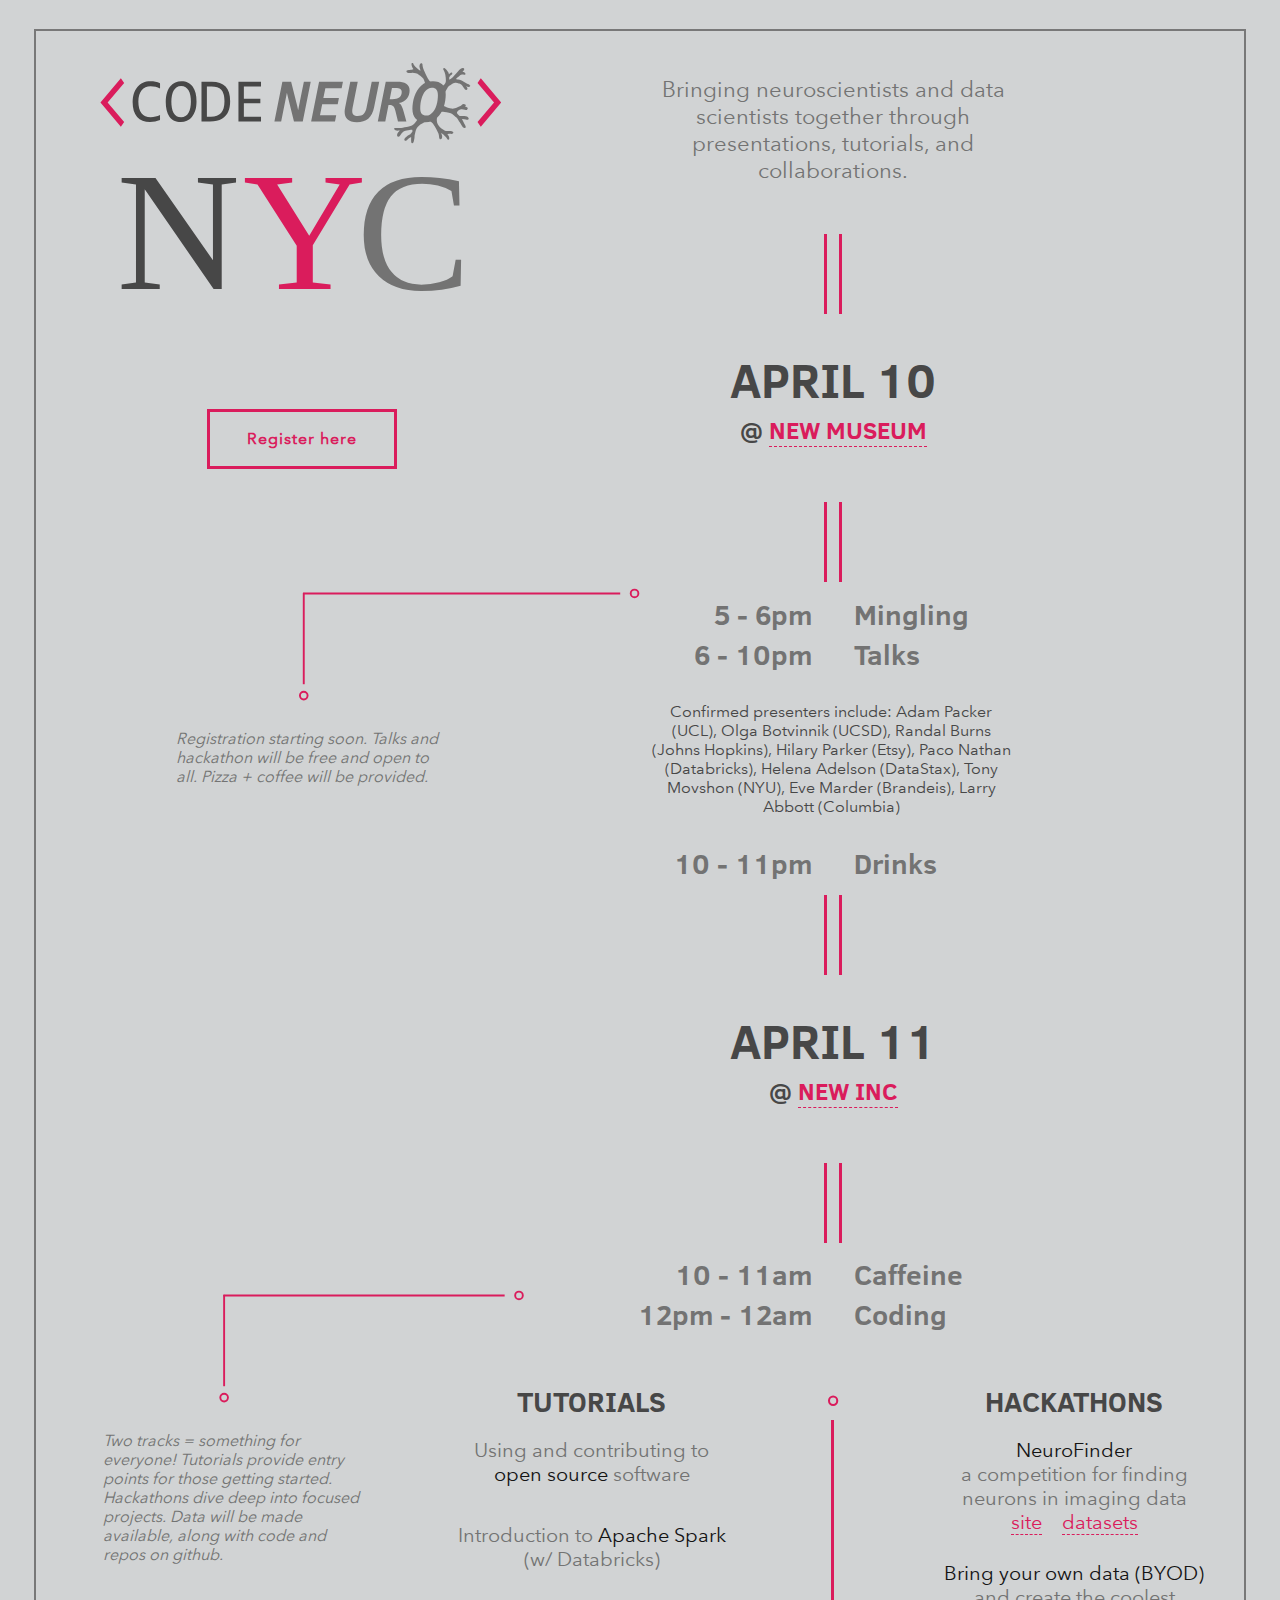
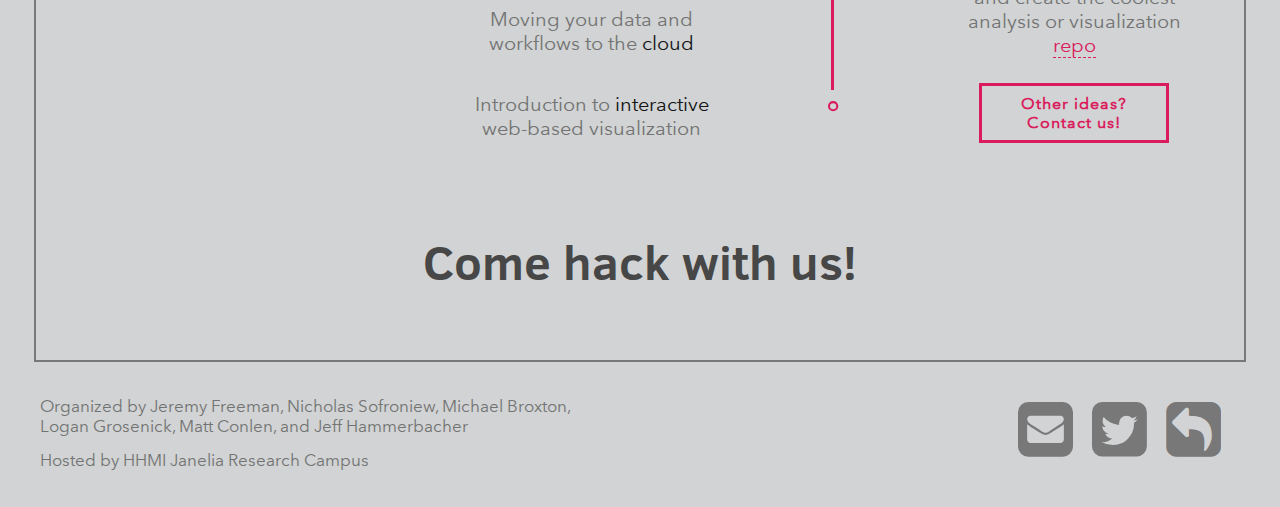
==== 2015/NYC/index.html @ d7935e15 "Add host credit" ====
<!DOCTYPE html>
<head>
  <meta charset="utf-8">
  <meta http-equiv="X-UA-Compatible" content="chrome=1">
  <meta name="description" content="CodeNeuro is bringing neuroscientists, data scientists, hackers, and visualizers together to help understand the brain.">
  <title>CodeNeuro</title>
  <link rel="stylesheet" href="../../css/nyc-2015-styles.css">
  <link rel="stylesheet" href="../../css/shelves.css">
  <link href='http://fonts.googleapis.com/css?family=Oswald:400,700,300' rel='stylesheet' type='text/css'>
  <link href='http://fonts.googleapis.com/css?family=Abel' rel='stylesheet' type='text/css'>
  <link href="http://fonts.googleapis.com/css?family=Lato:100,300,400,700,900,100italic,300italic,400italic,700italic,900italic" rel="stylesheet" type="text/css">
  <link href="http://maxcdn.bootstrapcdn.com/font-awesome/4.1.0/css/font-awesome.min.css" rel="stylesheet">
  <script src="https://ajax.googleapis.com/ajax/libs/jquery/1.7.1/jquery.min.js"></script>
  <meta name="viewport" content="width=device-width, initial-scale=1">
</head>

<html>

<body>

  <div class="frame">

    <div class="container">

      <div class="row">

        <!-- logo and side bar -->
        <div class="column-5">
            <img id="logo" style="width: 500px" src="../../svg/logonyc.svg">

            <a href="https://www.eventbrite.com/e/codeneuro-nyc-tickets-16109162940"><button class="btn" style="margin-top: 90px">Register here</button></a>

            <div class="row visible-desktop">
              <div class="prefix-1 column-4" style="margin-top:95px">
                <img id="logo" style="max-width: 500px !important; width: 500px; margin-bottom: -60px; margin-left: 90px" src="../../svg/corner-1.svg">
              </div>
            </div>

            <div class="row">
              <div class="prefix-1 column-3 suffix-1" style="margin-top:50px; margin-left:65px">
                <div class="info">
                  <p>Registration starting soon. Talks and hackathon will be free and open to all. Pizza + coffee will be provided.</p>
                </div>
              </div>
            </div>
        
        </div>


        <!-- schedule -->
        <div class="column-6 suffix-1" style="rgb(100,100,100)">
          
          <div class="row">
            <h4 style="font-size: 22px; padding-left: 75px; padding-right: 75px">Bringing neuroscientists and data scientists together through presentations, tutorials, and collaborations.</h4>
            <div class="vert-double-lines" style="margin-top: 50px"></div>
            <div>
              <h1>APRIL 10</h1>
              <h6>@ <a href="http://www.newmuseum.org/spacerental" target="_blank" style="target-new: tab;">NEW MUSEUM</a></h6>
            </div>
            <div class="vert-double-lines"></div>
          </div>

          <div class="row">

            <div class="column-3">
              <div style="text-align: right; margin-right: 10px">
                <h2>5 - 6pm</h2>
                <h2>6 - 10pm</h2>
              </div>
            </div>

            <div class="column-3" style="text-align: left">
              <div style="text-align: left; margin-left: 10px">
                <h2>Mingling</h2>
                <h2>Talks</h2>
              </div>
            </div>

          </div>

          <div class="row">
            <div class="prefix-2 column-4 suffix-1">
              <p style="color: rgb(71,71,71)">Confirmed presenters include: Adam Packer (UCL), Olga Botvinnik (UCSD), Randal Burns (Johns Hopkins), Hilary Parker (Etsy), Paco Nathan (Databricks), Helena Adelson (DataStax), Tony Movshon (NYU), Eve Marder (Brandeis), Larry Abbott (Columbia)</p>
            </div>
          </div>

          <div class="row">

            <div class="column-3">
              <div style="text-align: right; margin-right: 10px">
                <h2>10 - 11pm</h2>
              </div>
            </div>

            <div class="column-3" style="text-align: left">
              <div style="text-align: left; margin-left: 10px">
                <h2>Drinks</h2>
              </div>
            </div>

          </div>

          <div class="row">
            <div class="vert-double-lines"></div>
            <div>
              <h1>APRIL 11</h1>
              <h6>@ <a href="http://www.newinc.org/" target="_blank" style="target-new: tab;">NEW INC</a></h6>
            </div>
            <div class="vert-double-lines"></div>
          </div>

          <div class="row">

            <div class="column-3">
              <div style="text-align: right; margin-right: 10px">
                <h2>10 - 11am</h2>
                <h2>12pm - 12am</h2>
              </div>
            </div>

            <div class="column-3">
              <div style="text-align: left; margin-left: 10px">
                <h2>Caffeine</h2>
                <h2>Coding</h2>
              </div>
            </div>

          </div>

        </div>

      </div>


      <div class="row">

        <div class="column-4">

          <div class="row visible-desktop">
              <div class="prefix-1 column-3 suffix-1" style="margin-top:-80px">
                <img id="logo" style="max-width: 500px !important; width: 500px; margin-bottom: -60px; margin-left: 90px" src="../../svg/corner-2.svg">
              </div>
            </div>

            <div class="row">
              <div class="prefix-1 column-3 suffix-1" style="margin-top:50px">
                <div class="info">
                  <p>Two tracks = something for everyone! Tutorials provide entry points for those getting started. Hackathons dive deep into focused projects. Data will be made available, along with code and repos on github.</p>
                </div>
              </div>
            </div>

        </div>

        <div class="column-8">
          <br>
          <div class="row">
          
            <div class="column-3">
              <div class="tutorials">
                <h3>TUTORIALS</h3>
                
                <h4 class="tutorial">Using and contributing to <span class="highlight">open source</span> software<h4>
                <h4 class="tutorial">Introduction to <span class="highlight">Apache Spark</span> (w/ Databricks)<h4>
                <h4 class="tutorial">Moving your data and workflows to the <span class="highlight">cloud</span><h4>
                <h4 class="tutorial">Introduction to <span class="highlight">interactive</span> web-based visualization<h4>

              </div>
            </div>

            <div class="column-2">
              <br>
              <img style="width: 35px;" src="../../svg/circle.svg">
              <div class="vert-line"></div>
              <img style="width: 35px;" src="../../svg/circle.svg">
            </div>

            <div class="column-3">
              <div class="hackathons">
                <h3>HACKATHONS</h3>

                <h4><span class="highlight">NeuroFinder</span><br>a competition for finding neurons in imaging data<br>
                <span><a href="../../neurofinder/">site</a>&nbsp;&nbsp;&nbsp;&nbsp;<a href="http://datasets.codeneuro.org">datasets</a></span></h4>

                <h4><span class="highlight">Bring your own data (BYOD)</span><br>and create the coolest<br>analysis or visualization<br>
                <span><a href="https://github.com/CodeNeuro/byod">repo</a></span></h4>

                <a href="mailto:info@codeneuro.org"><button class="btn">Other ideas?<br>Contact us!</button></a>
              </div>

            </div>

          </div>
        
        </div>

      </div>

    <br>
    <h1>Come hack with us!</h1>
    <br>
    </div>

  </div>

  <div class="row">

    <div class="column-8">
      <div class="organizers">
        <h5>Organized by Jeremy Freeman, Nicholas Sofroniew, Michael Broxton,<br>Logan Grosenick, Matt Conlen, and Jeff Hammerbacher</h5>
        <h5 style="margin-top: -14px">Hosted by HHMI Janelia Research Campus</h5>
      </div>
    </div>
    
    <div class="column-4">
      <div class="icons" style="margin-top: 10px">
        <span><a class="sociallink" href="mailto:info@codeneuro.org"><i id="icon" class="fa fa-envelope-square fa-4x"></i></a><a class="sociallink" href="https://twitter.com/CodeNeuro"><i id="icon" class="fa fa-twitter-square fa-4x"></i></a><a class="sociallink" href="http://codeneuro.org"><i id="icon" class="fa fa-share-square fa-flip-horizontal fa-4x"></i></a></span>
      </div>
    </div>
  
  </div>

  

</body>
</html>

<script src="../../js/slider.js"></script>
---- css/nyc-2015-styles.css ----
@font-face {
  font-family: "ClearSans";
  src: url("../fonts/clearsans-1.00/EOT/ClearSans-Bold.eot") format("eot"), 
  		 url("../fonts/clearsans-1.00/WOFF/ClearSans-Bold.woff") format("woff"), 
  		 url("../fonts/clearsans-1.00/TTF/ClearSans-Bold.ttf") format("truetype"), 
  		 url("../fonts/clearsans-1.00/SVG/ClearSans-Bold.svg") format("svg"); }

@font-face {
  font-family: "AvenirNext";
  src: url("../fonts/e9167238-3b3f-4813-a04a-a384394eed42.eot?#iefix");
  src: url("../fonts/e9167238-3b3f-4813-a04a-a384394eed42.eot?#iefix") format("eot"), 
  		 url("../fonts/1e9892c0-6927-4412-9874-1b82801ba47a.woff") format("woff"), 
  		 url("../fonts/46cf1067-688d-4aab-b0f7-bd942af6efd8.ttf") format("truetype"), 
  		 url("../fonts/52a192b1-bea5-4b48-879f-107f009b666f.svg#52a192b1-bea5-4b48-879f-107f009b666f") format("svg"); }

body {
	background-color: #D1D3D4;
	font-family: "AvenirNext", sans-serif;
	font-weight: 500;
}

a {
	color: #DA1C5C;
	border-bottom: 1px dashed;
	text-decoration: none;
	transition: all .20s; 
}

a:hover {
	color: #8A123A;
}

h1 {
	font-family: "ClearSans";
	font-size: 48px;
	font-weight: 800;
	color: rgb(71,71,71);
}

h2 {
	font-family: "ClearSans";
	font-size: 28px;
	font-weight: 600;
	line-height: 0.6em;
	color: rgb(115,115,115);
}

h3 {
	font-family: "ClearSans";
	font-size: 28px;
	font-weight: 600;
	line-height: 0.6em;
	color: rgb(71,71,71);
}

h4 {
	font-family: "AvenirNext";
	font-weight: 500;
	font-size: 20px;
	color: rgb(115,115,115);
}

h5 {
	font-family: "AvenirNext";
	font-weight: 500;
	font-size: 17px;
	color: rgb(115,115,115);
}

h6 {
	font-family: "ClearSans";
	font-size: 24px;
	font-weight: 800;
	color: rgb(71,71,71);
	margin-top: -30px;
}

.btn {
	border: none;
	font-family: inherit;
	font-size: inherit;
	color: inherit;
	background: none;
	cursor: pointer;
	padding: 25px 80px;
	display: inline-block;
	letter-spacing: 1px;
	font-weight: 700;
	outline: none;
	position: relative;
	-webkit-transition: all 0.3s;
	-moz-transition: all 0.3s;
	transition: all 0.3s;
}

.btn:after {
	content: '';
	position: absolute;
	z-index: -1;
	-webkit-transition: all 0.3s;
	-moz-transition: all 0.3s;
	transition: all 0.3s;
}

.btn {
	color: #DA1C5C;
	background: #D1D3D4;
	border: 3px solid #DA1C5C;
	width: 190px;
	height: 60px;
	padding: 0;
	margin-top: 0px;
}

.btn:active {
	border: 3px solid #8A123A;
	color: #8A123A;
}

.btn:hover {
	
	background: rgb(170,170,170);
}

.info {
	color: rgb(115,115,115);
	font-family: "AvenirNext";
	text-align: left;
	font-style: italic;
}


.row {
	max-width: 1200px !important;
}

.tutorial {
	padding-bottom: 10px;
}

.hackathons {

}

.organizers {
	text-align: left;
	margin-top: -20px;
}

.icons {
	text-align: right;
	margin-top: 0px;
}

.container {
	border-style: solid;
	border-color: rgb(120,120,120);
	border-width: 2px;
	text-align: center;
	margin: 1.6em;
	margin-top: 1.8em;
	padding: 1em;
}

.vert-double-lines {
	border-left-style: solid;
	border-left-color: #DA1C5C;
	border-left-width: 3px;
	border-right-style: solid;
	border-right-color: #DA1C5C;
	border-right-width: 3px;
	height: 80px;
	width: 2%;
	margin: 0 auto;
}

.vert-line {
	border-left-style: solid;
	border-left-color: #DA1C5C;
	border-left-width: 3px;
	height: 270px;
	width: 0%;
	margin: 0 auto;
}

.sociallink {
  margin-right: 19px;
  border-bottom: none;
  color: rgb(120,120,120);
}

.highlight {
	color: rgb(20,20,20);
}
---- css/shelves.css ----
/*
SHELVES
-------

The only responsive, fluid CSS grid with infinitely nestable columns.

Copyright (c) 2012, Pete Browne
*/
@media screen and (max-width: 400px) { @-ms-viewport { width: 320px; } }
img { max-width: 100%; height: auto; }
@media \0screen { img { width: auto; } }

.row { *zoom: 1; margin-right: auto; margin-left: auto; max-width: 1060px; padding-left: 20px; padding-right: 20px; }
.row:before, .row:after { display: table; content: " "; }
.row:after { clear: both; }
.row .row { margin-right: 0; margin-left: 0; max-width: none; padding-right: 0; padding-left: 0; }

.mobile-column-1, .mobile-column-2, .mobile-column-3 { display: block; float: left; min-height: 1px; position: relative; *margin-right: -1px; margin-left: 4.48113%; }

.row .mobile-column-1:first-child, .row .mobile-column-2:first-child, .row .mobile-column-3:first-child, .first-mobile-column { margin-left: 0; }

.mobile-column-1 { width: 21.63915%; }

.mobile-column-2 { width: 47.75943%; }

.mobile-column-3 { width: 73.87972%; }

@media screen and (min-width: 480px) { .tablet-column-1, .tablet-column-2, .tablet-column-3, .tablet-column-4, .tablet-column-5 { display: block; float: left; min-height: 1px; position: relative; *margin-right: -1px; margin-left: 2.83019%; }
  .row .tablet-column-1:first-child, .row .tablet-column-2:first-child, .row .tablet-column-3:first-child, .row .tablet-column-4:first-child, .row .tablet-column-5:first-child, .first-tablet-column { margin-left: 0; }
  .tablet-column-1 { width: 14.30818%; }
  .tablet-column-2 { width: 31.44654%; }
  .tablet-column-3 { width: 48.58491%; }
  .tablet-column-4 { width: 65.72327%; }
  .tablet-column-5 { width: 82.86164%; } }
@media screen and (min-width: 800px) { .column-1, .column-2, .column-3, .column-4, .column-5, .column-6, .column-7, .column-8, .column-9, .column-10, .column-11 { display: block; float: left; min-height: 1px; position: relative; *margin-right: -1px; margin-left: 1.88679%; }
  .row .column-1:first-child, .row .column-2:first-child, .row .column-3:first-child, .row .column-4:first-child, .row .column-5:first-child, .row .column-6:first-child, .row .column-7:first-child, .row .column-8:first-child, .row .column-9:first-child, .row .column-10:first-child, .row .column-11:first-child, .first-column { margin-left: 0; }
  .column-1 { width: 6.60377%; }
  .column-2 { width: 15.09434%; }
  .column-3 { width: 23.58491%; }
  .column-4 { width: 32.07547%; }
  .column-5 { width: 40.56604%; }
  .column-6 { width: 49.0566%; }
  .column-7 { width: 57.54717%; }
  .column-8 { width: 66.03774%; }
  .column-9 { width: 74.5283%; }
  .column-10 { width: 83.01887%; }
  .column-11 { width: 91.50943%; }
  .prefix-1 { padding-left: 8.49057%; }
  .prefix-2 { padding-left: 16.98113%; }
  .prefix-3 { padding-left: 25.4717%; }
  .prefix-4 { padding-left: 33.96226%; }
  .prefix-5 { padding-left: 42.45283%; }
  .prefix-6 { padding-left: 50.9434%; }
  .prefix-7 { padding-left: 59.43396%; }
  .prefix-8 { padding-left: 67.92453%; }
  .prefix-9 { padding-left: 76.41509%; }
  .prefix-10 { padding-left: 84.90566%; }
  .prefix-11 { padding-left: 93.39623%; }
  .suffix-1 { padding-right: 8.49057%; }
  .suffix-2 { padding-right: 16.98113%; }
  .suffix-3 { padding-right: 25.4717%; }
  .suffix-4 { padding-right: 33.96226%; }
  .suffix-5 { padding-right: 42.45283%; }
  .suffix-6 { padding-right: 50.9434%; }
  .suffix-7 { padding-right: 59.43396%; }
  .suffix-8 { padding-right: 67.92453%; }
  .suffix-9 { padding-right: 76.41509%; }
  .suffix-10 { padding-right: 84.90566%; }
  .suffix-11 { padding-right: 93.39623%; }
  .push-1 { left: 8.49057%; }
  .push-2 { left: 16.98113%; }
  .push-3 { left: 25.4717%; }
  .push-4 { left: 33.96226%; }
  .push-5 { left: 42.45283%; }
  .push-6 { left: 50.9434%; }
  .push-7 { left: 59.43396%; }
  .push-8 { left: 67.92453%; }
  .push-9 { left: 76.41509%; }
  .push-10 { left: 84.90566%; }
  .push-11 { left: 93.39623%; }
  .pull-1 { right: 8.49057%; }
  .pull-2 { right: 16.98113%; }
  .pull-3 { right: 25.4717%; }
  .pull-4 { right: 33.96226%; }
  .pull-5 { right: 42.45283%; }
  .pull-6 { right: 50.9434%; }
  .pull-7 { right: 59.43396%; }
  .pull-8 { right: 67.92453%; }
  .pull-9 { right: 76.41509%; }
  .pull-10 { right: 84.90566%; }
  .pull-11 { right: 93.39623%; }
  .column-11 .column-1, .column-11 .column-2, .column-11 .column-3, .column-11 .column-4, .column-11 .column-5, .column-11 .column-6, .column-11 .column-7, .column-11 .column-8, .column-11 .column-9, .column-11 .column-10 { margin-left: 2.06186%; }
  .column-11 .column-1 { width: 7.21649%; }
  .column-11 .column-2 { width: 16.49485%; }
  .column-11 .column-3 { width: 25.7732%; }
  .column-11 .column-4 { width: 35.05155%; }
  .column-11 .column-5 { width: 44.3299%; }
  .column-11 .column-6 { width: 53.60825%; }
  .column-11 .column-7 { width: 62.8866%; }
  .column-11 .column-8 { width: 72.16495%; }
  .column-11 .column-9 { width: 81.4433%; }
  .column-11 .column-10 { width: 90.72165%; }
  .column-10 .column-1, .column-10 .column-2, .column-10 .column-3, .column-10 .column-4, .column-10 .column-5, .column-10 .column-6, .column-10 .column-7, .column-10 .column-8, .column-10 .column-9 { margin-left: 2.27273%; }
  .column-10 .column-1 { width: 7.95455%; }
  .column-10 .column-2 { width: 18.18182%; }
  .column-10 .column-3 { width: 28.40909%; }
  .column-10 .column-4 { width: 38.63636%; }
  .column-10 .column-5 { width: 48.86364%; }
  .column-10 .column-6 { width: 59.09091%; }
  .column-10 .column-7 { width: 69.31818%; }
  .column-10 .column-8 { width: 79.54545%; }
  .column-10 .column-9 { width: 89.77273%; }
  .column-9 .column-1, .column-9 .column-2, .column-9 .column-3, .column-9 .column-4, .column-9 .column-5, .column-9 .column-6, .column-9 .column-7, .column-9 .column-8 { margin-left: 2.53165%; }
  .column-9 .column-1 { width: 8.86076%; }
  .column-9 .column-2 { width: 20.25316%; }
  .column-9 .column-3 { width: 31.64557%; }
  .column-9 .column-4 { width: 43.03797%; }
  .column-9 .column-5 { width: 54.43038%; }
  .column-9 .column-6 { width: 65.82278%; }
  .column-9 .column-7 { width: 77.21519%; }
  .column-9 .column-8 { width: 88.60759%; }
  .column-8 .column-1, .column-8 .column-2, .column-8 .column-3, .column-8 .column-4, .column-8 .column-5, .column-8 .column-6, .column-8 .column-7 { margin-left: 2.85714%; }
  .column-8 .column-1 { width: 10%; }
  .column-8 .column-2 { width: 22.85714%; }
  .column-8 .column-3 { width: 35.71429%; }
  .column-8 .column-4 { width: 48.57143%; }
  .column-8 .column-5 { width: 61.42857%; }
  .column-8 .column-6 { width: 74.28571%; }
  .column-8 .column-7 { width: 87.14286%; }
  .column-7 .column-1, .column-7 .column-2, .column-7 .column-3, .column-7 .column-4, .column-7 .column-5, .column-7 .column-6 { margin-left: 3.27869%; }
  .column-7 .column-1 { width: 11.47541%; }
  .column-7 .column-2 { width: 26.22951%; }
  .column-7 .column-3 { width: 40.98361%; }
  .column-7 .column-4 { width: 55.7377%; }
  .column-7 .column-5 { width: 70.4918%; }
  .column-7 .column-6 { width: 85.2459%; }
  .column-6 .column-1, .column-6 .column-2, .column-6 .column-3, .column-6 .column-4, .column-6 .column-5 { margin-left: 3.84615%; }
  .column-6 .column-1 { width: 13.46154%; }
  .column-6 .column-2 { width: 30.76923%; }
  .column-6 .column-3 { width: 48.07692%; }
  .column-6 .column-4 { width: 65.38462%; }
  .column-6 .column-5 { width: 82.69231%; }
  .column-5 .column-1, .column-5 .column-2, .column-5 .column-3, .column-5 .column-4 { margin-left: 4.65116%; }
  .column-5 .column-1 { width: 16.27907%; }
  .column-5 .column-2 { width: 37.2093%; }
  .column-5 .column-3 { width: 58.13953%; }
  .column-5 .column-4 { width: 79.06977%; }
  .column-4 .column-1, .column-4 .column-2, .column-4 .column-3 { margin-left: 5.88235%; }
  .column-4 .column-1 { width: 20.58824%; }
  .column-4 .column-2 { width: 47.05882%; }
  .column-4 .column-3 { width: 73.52941%; }
  .column-3 .column-1, .column-3 .column-2 { margin-left: 8%; }
  .column-3 .column-1 { width: 28%; }
  .column-3 .column-2 { width: 64%; }
  .column-2 .column-1 { margin-left: 12.5%; }
  .column-2 .column-1 { width: 43.75%; } }
.row .center-column { float: none; margin-left: auto !important; margin-right: auto; }

@media screen and (max-width: 479px) { .hidden-mobile, .visible-tablet, .visible-desktop { display: none !important; } }
@media screen and (min-width: 480px) and (max-width: 799px) { .visible-mobile, .hidden-tablet, .visible-desktop { display: none !important; } }
@media screen and (min-width: 800px) { .visible-mobile, .visible-tablet, .hidden-desktop { display: none !important; } }
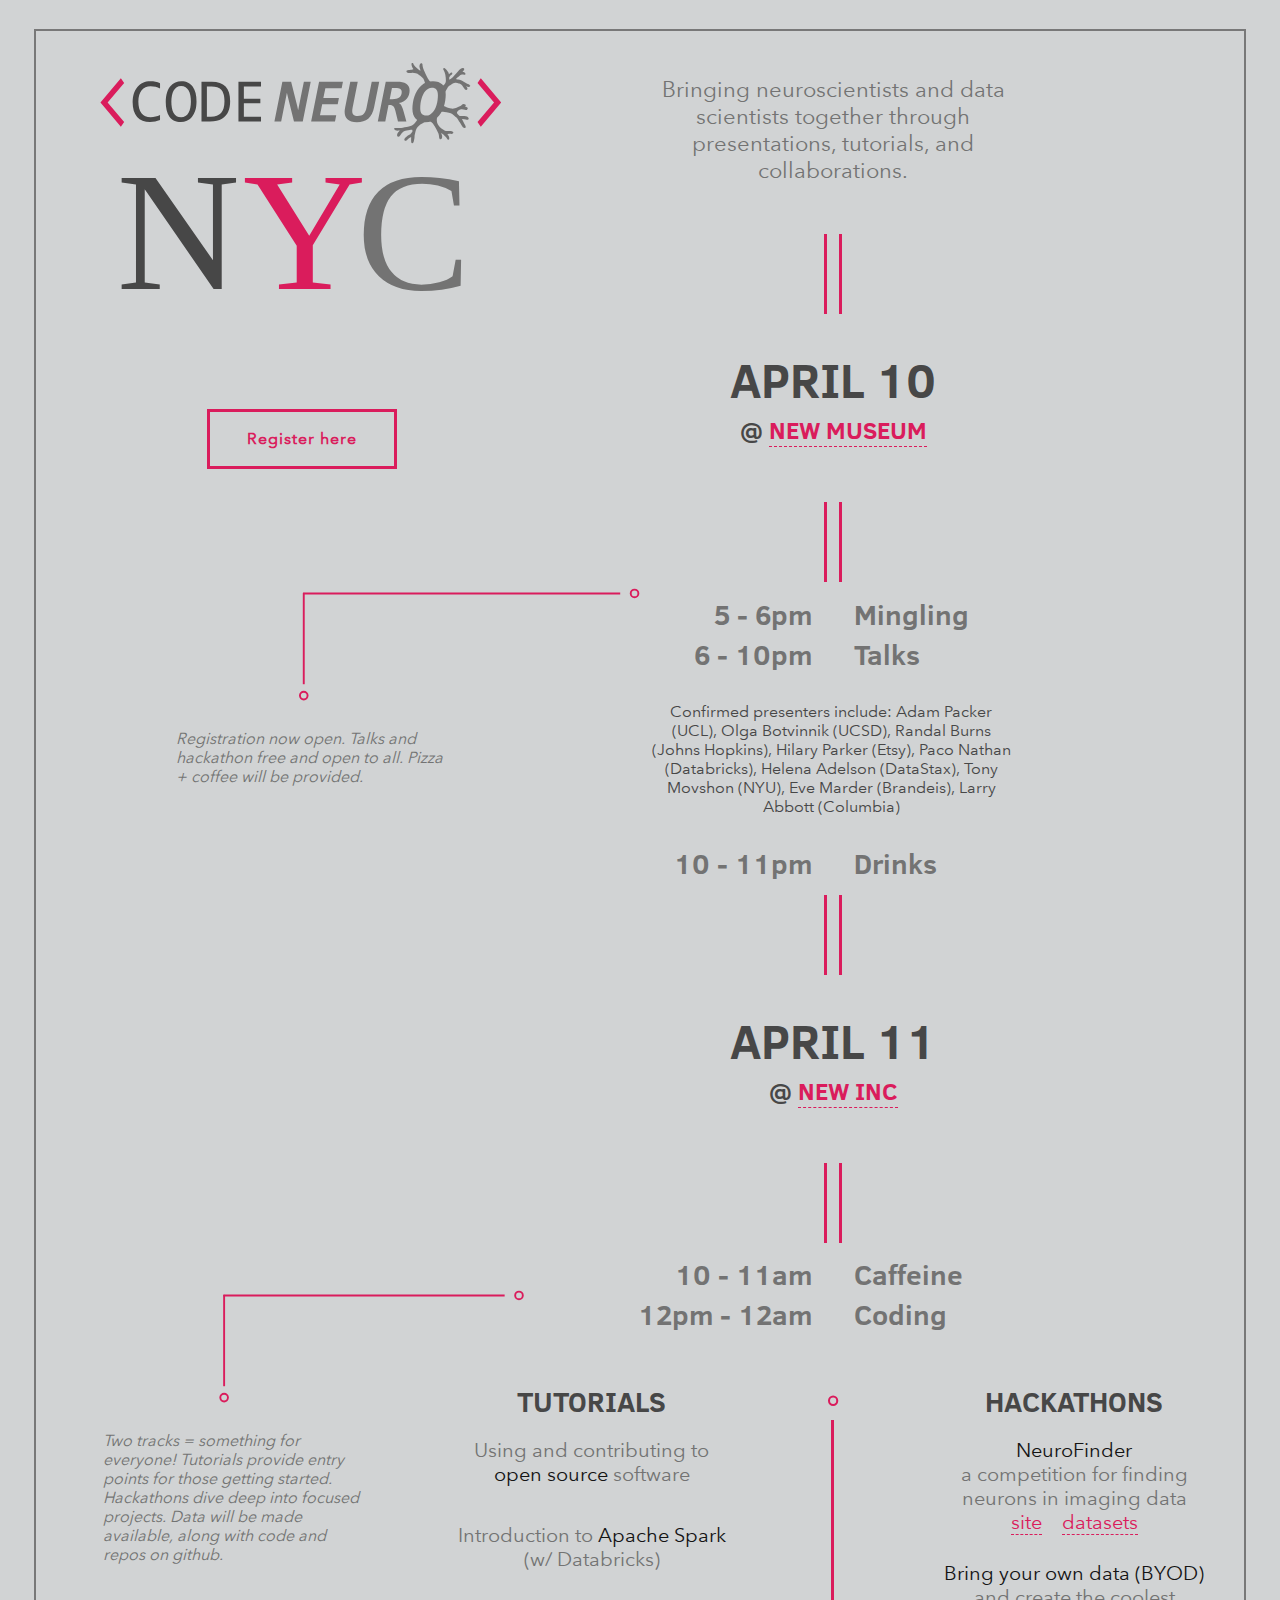
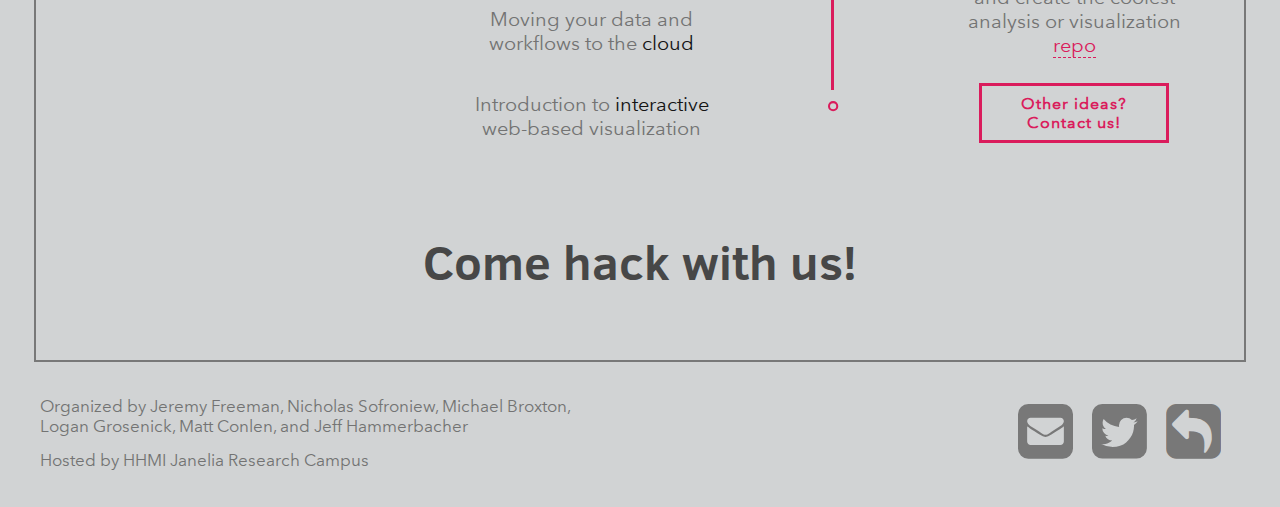
==== commit 2c506da6: "Update note" ====
--- a/2015/NYC/index.html
+++ b/2015/NYC/index.html
@@ -39,7 +39,7 @@
             <div class="row">
               <div class="prefix-1 column-3 suffix-1" style="margin-top:50px; margin-left:65px">
                 <div class="info">
-                  <p>Registration starting soon. Talks and hackathon will be free and open to all. Pizza + coffee will be provided.</p>
+                  <p>Registration now open. Talks and hackathon free and open to all. Pizza + coffee will be provided.</p>
                 </div>
               </div>
             </div>
@@ -213,7 +213,7 @@
     </div>
     
     <div class="column-4">
-      <div class="icons" style="margin-top: 10px">
+      <div class="icons" style="margin-top: 12px">
         <span><a class="sociallink" href="mailto:info@codeneuro.org"><i id="icon" class="fa fa-envelope-square fa-4x"></i></a><a class="sociallink" href="https://twitter.com/CodeNeuro"><i id="icon" class="fa fa-twitter-square fa-4x"></i></a><a class="sociallink" href="http://codeneuro.org"><i id="icon" class="fa fa-share-square fa-flip-horizontal fa-4x"></i></a></span>
       </div>
     </div>
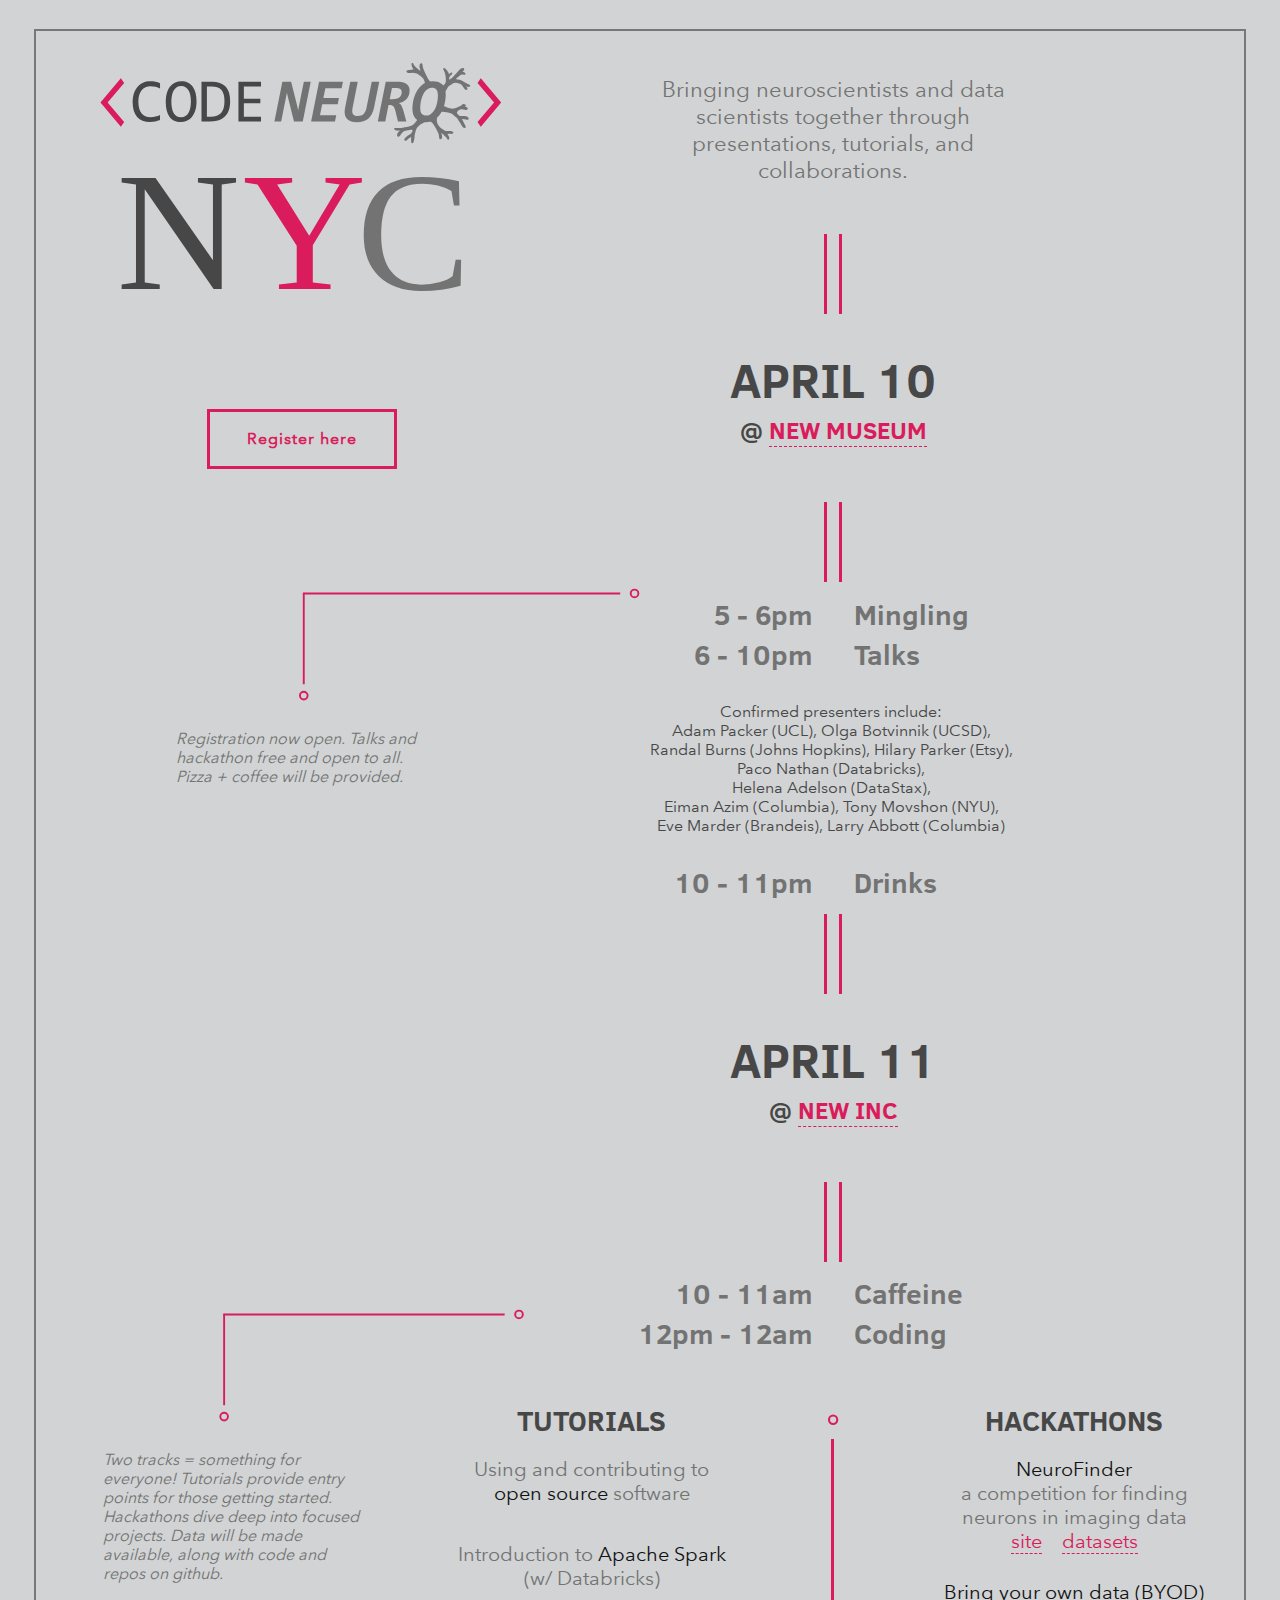
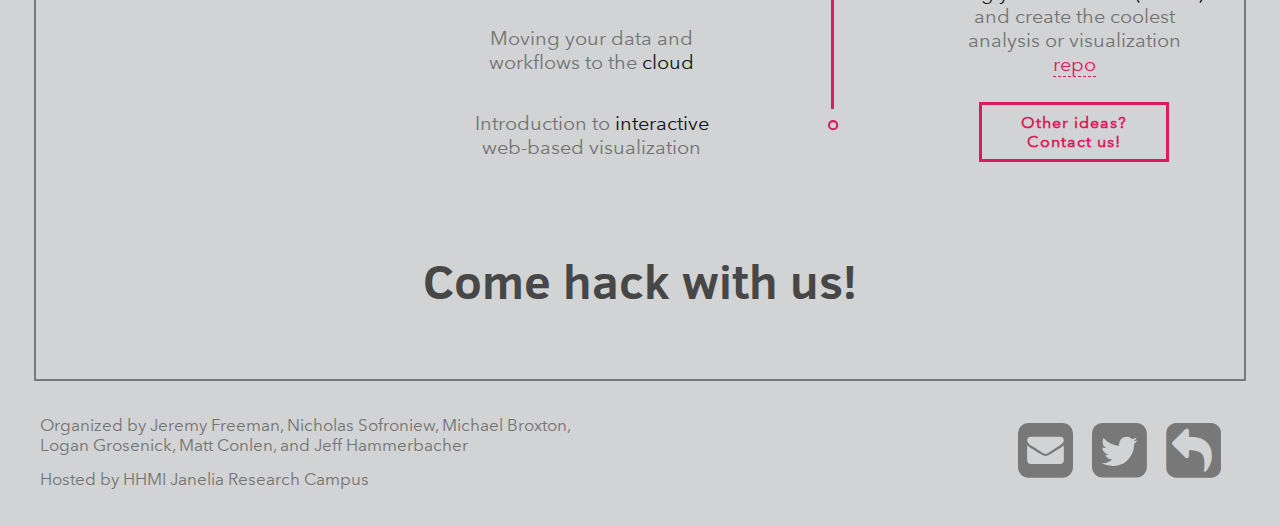
==== commit e9e9c179: "Fix spacing" ====
--- a/2015/NYC/index.html
+++ b/2015/NYC/index.html
@@ -39,7 +39,7 @@
             <div class="row">
               <div class="prefix-1 column-3 suffix-1" style="margin-top:50px; margin-left:65px">
                 <div class="info">
-                  <p>Registration now open. Talks and hackathon free and open to all. Pizza + coffee will be provided.</p>
+                  <p>Registration now open. Talks and hackathon free and open to all. <br>Pizza + coffee will be provided.</p>
                 </div>
               </div>
             </div>
@@ -80,7 +80,7 @@
 
           <div class="row">
             <div class="prefix-2 column-4 suffix-1">
-              <p style="color: rgb(71,71,71)">Confirmed presenters include: Adam Packer (UCL), Olga Botvinnik (UCSD), Randal Burns (Johns Hopkins), Hilary Parker (Etsy), Paco Nathan (Databricks), Helena Adelson (DataStax), Tony Movshon (NYU), Eve Marder (Brandeis), Larry Abbott (Columbia)</p>
+              <p style="color: rgb(71,71,71)">Confirmed presenters include: Adam&nbsp;Packer&nbsp;(UCL), Olga&nbsp;Botvinnik&nbsp;(UCSD), Randal&nbsp;Burns&nbsp;(Johns&nbsp;Hopkins), Hilary&nbsp;Parker&nbsp;(Etsy), Paco&nbsp;Nathan&nbsp;(Databricks), Helena&nbsp;Adelson&nbsp;(DataStax), Eiman&nbsp;Azim&nbsp;(Columbia), Tony&nbsp;Movshon&nbsp;(NYU), Eve&nbsp;Marder&nbsp;(Brandeis), Larry&nbsp;Abbott&nbsp;(Columbia)</p>
             </div>
           </div>
 
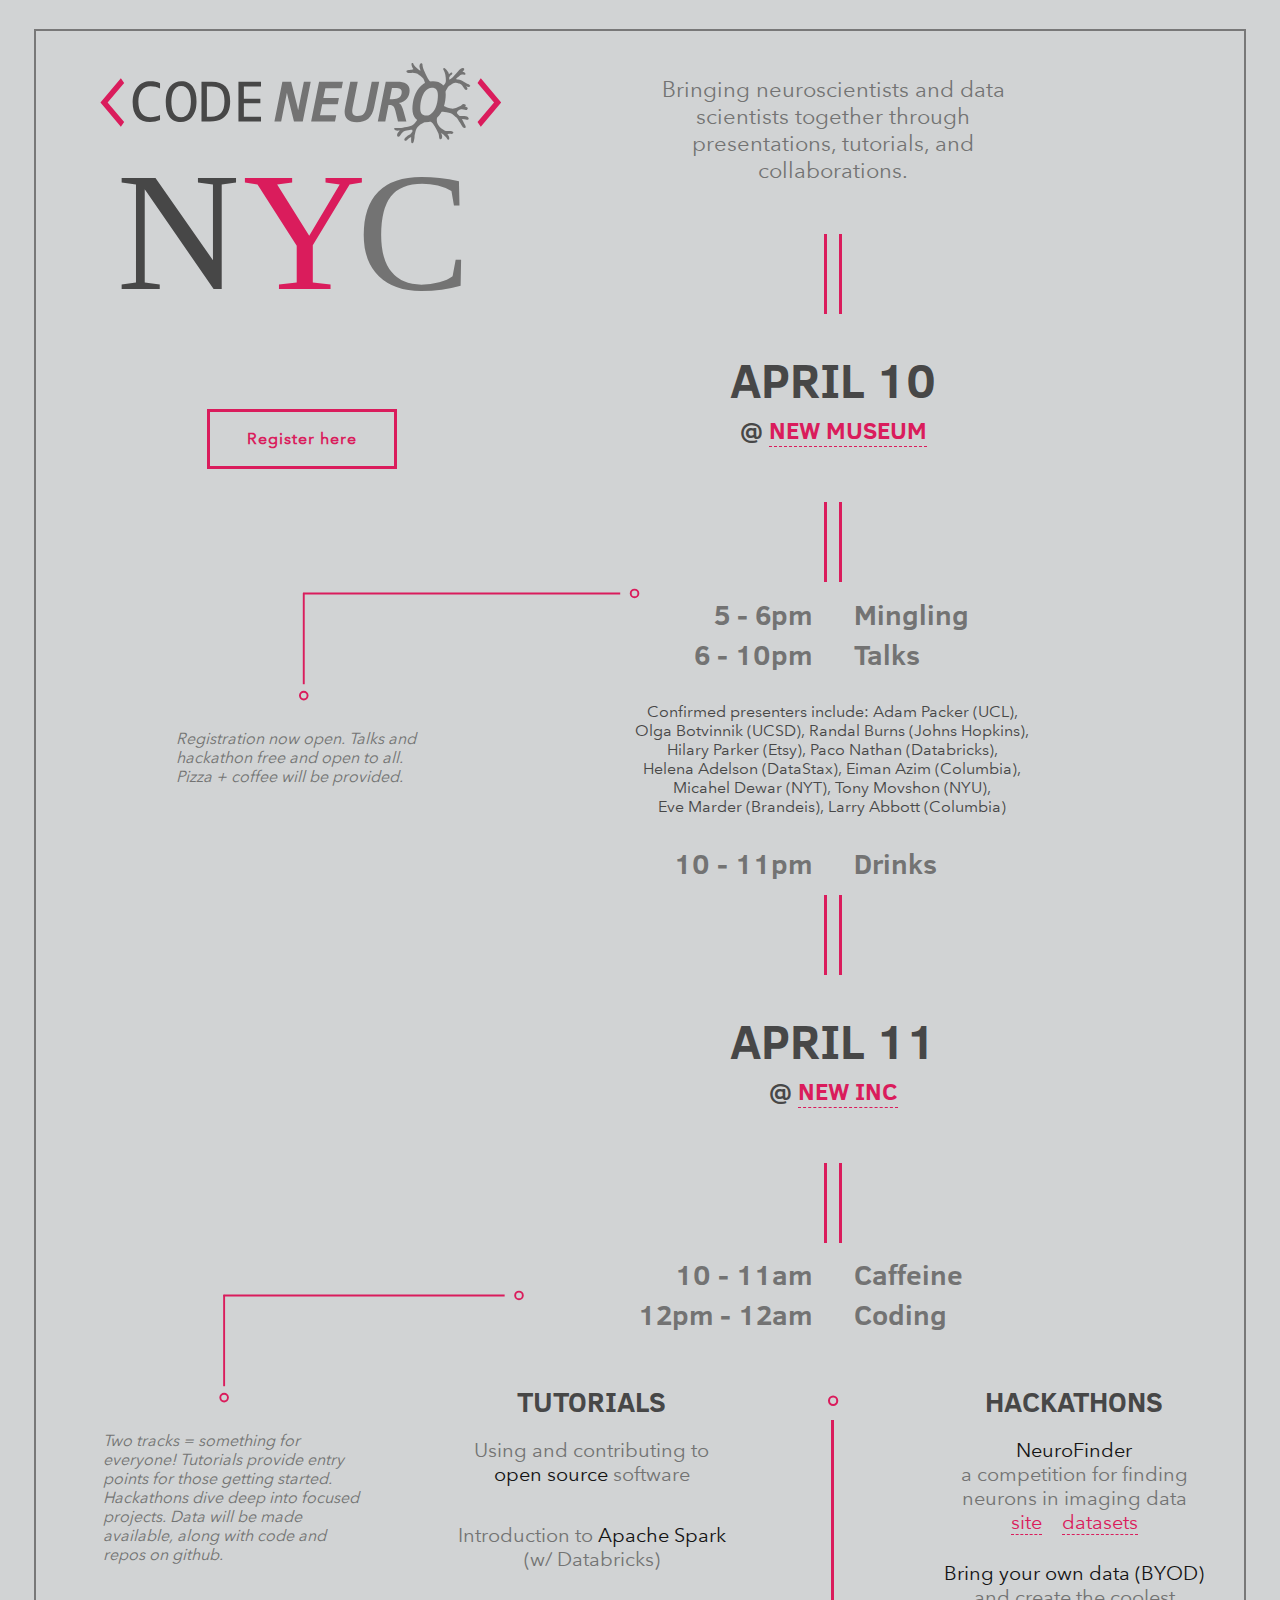
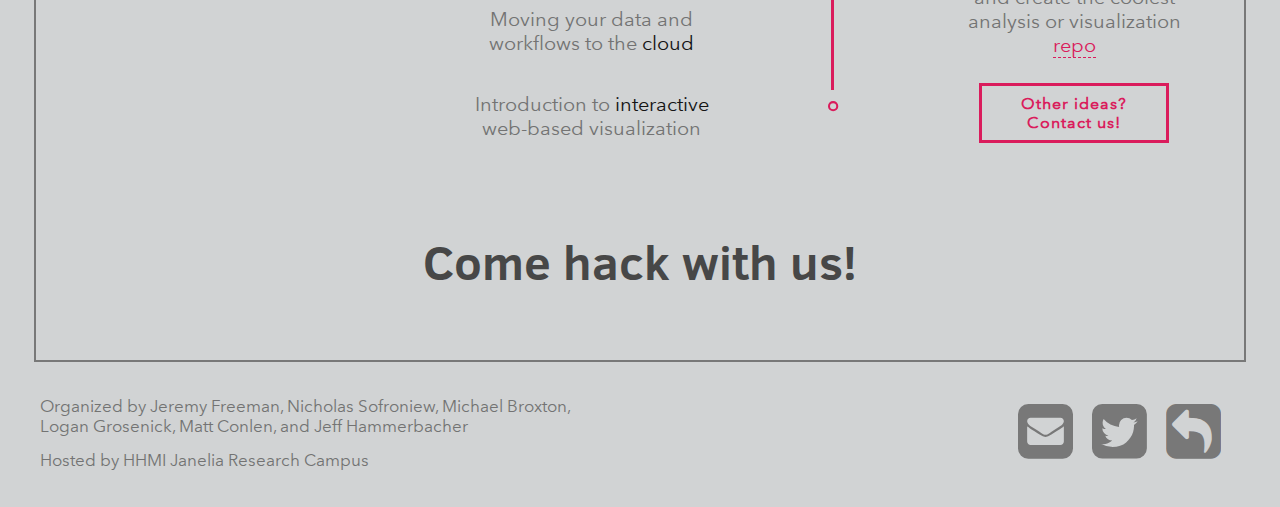
==== commit b4bef899: "Add speaker" ====
--- a/2015/NYC/index.html
+++ b/2015/NYC/index.html
@@ -79,8 +79,8 @@
           </div>
 
           <div class="row">
-            <div class="prefix-2 column-4 suffix-1">
-              <p style="color: rgb(71,71,71)">Confirmed presenters include: Adam&nbsp;Packer&nbsp;(UCL), Olga&nbsp;Botvinnik&nbsp;(UCSD), Randal&nbsp;Burns&nbsp;(Johns&nbsp;Hopkins), Hilary&nbsp;Parker&nbsp;(Etsy), Paco&nbsp;Nathan&nbsp;(Databricks), Helena&nbsp;Adelson&nbsp;(DataStax), Eiman&nbsp;Azim&nbsp;(Columbia), Tony&nbsp;Movshon&nbsp;(NYU), Eve&nbsp;Marder&nbsp;(Brandeis), Larry&nbsp;Abbott&nbsp;(Columbia)</p>
+            <div class="prefix-1 column-5">
+              <p style="color: rgb(71,71,71)">Confirmed presenters include: Adam&nbsp;Packer&nbsp;(UCL), Olga&nbsp;Botvinnik&nbsp;(UCSD), Randal&nbsp;Burns&nbsp;(Johns&nbsp;Hopkins), Hilary&nbsp;Parker&nbsp;(Etsy), Paco&nbsp;Nathan&nbsp;(Databricks), Helena&nbsp;Adelson&nbsp;(DataStax), Eiman&nbsp;Azim&nbsp;(Columbia), Micahel&nbsp;Dewar&nbsp;(NYT), Tony&nbsp;Movshon&nbsp;(NYU), Eve&nbsp;Marder&nbsp;(Brandeis), Larry&nbsp;Abbott&nbsp;(Columbia)</p>
             </div>
           </div>
 
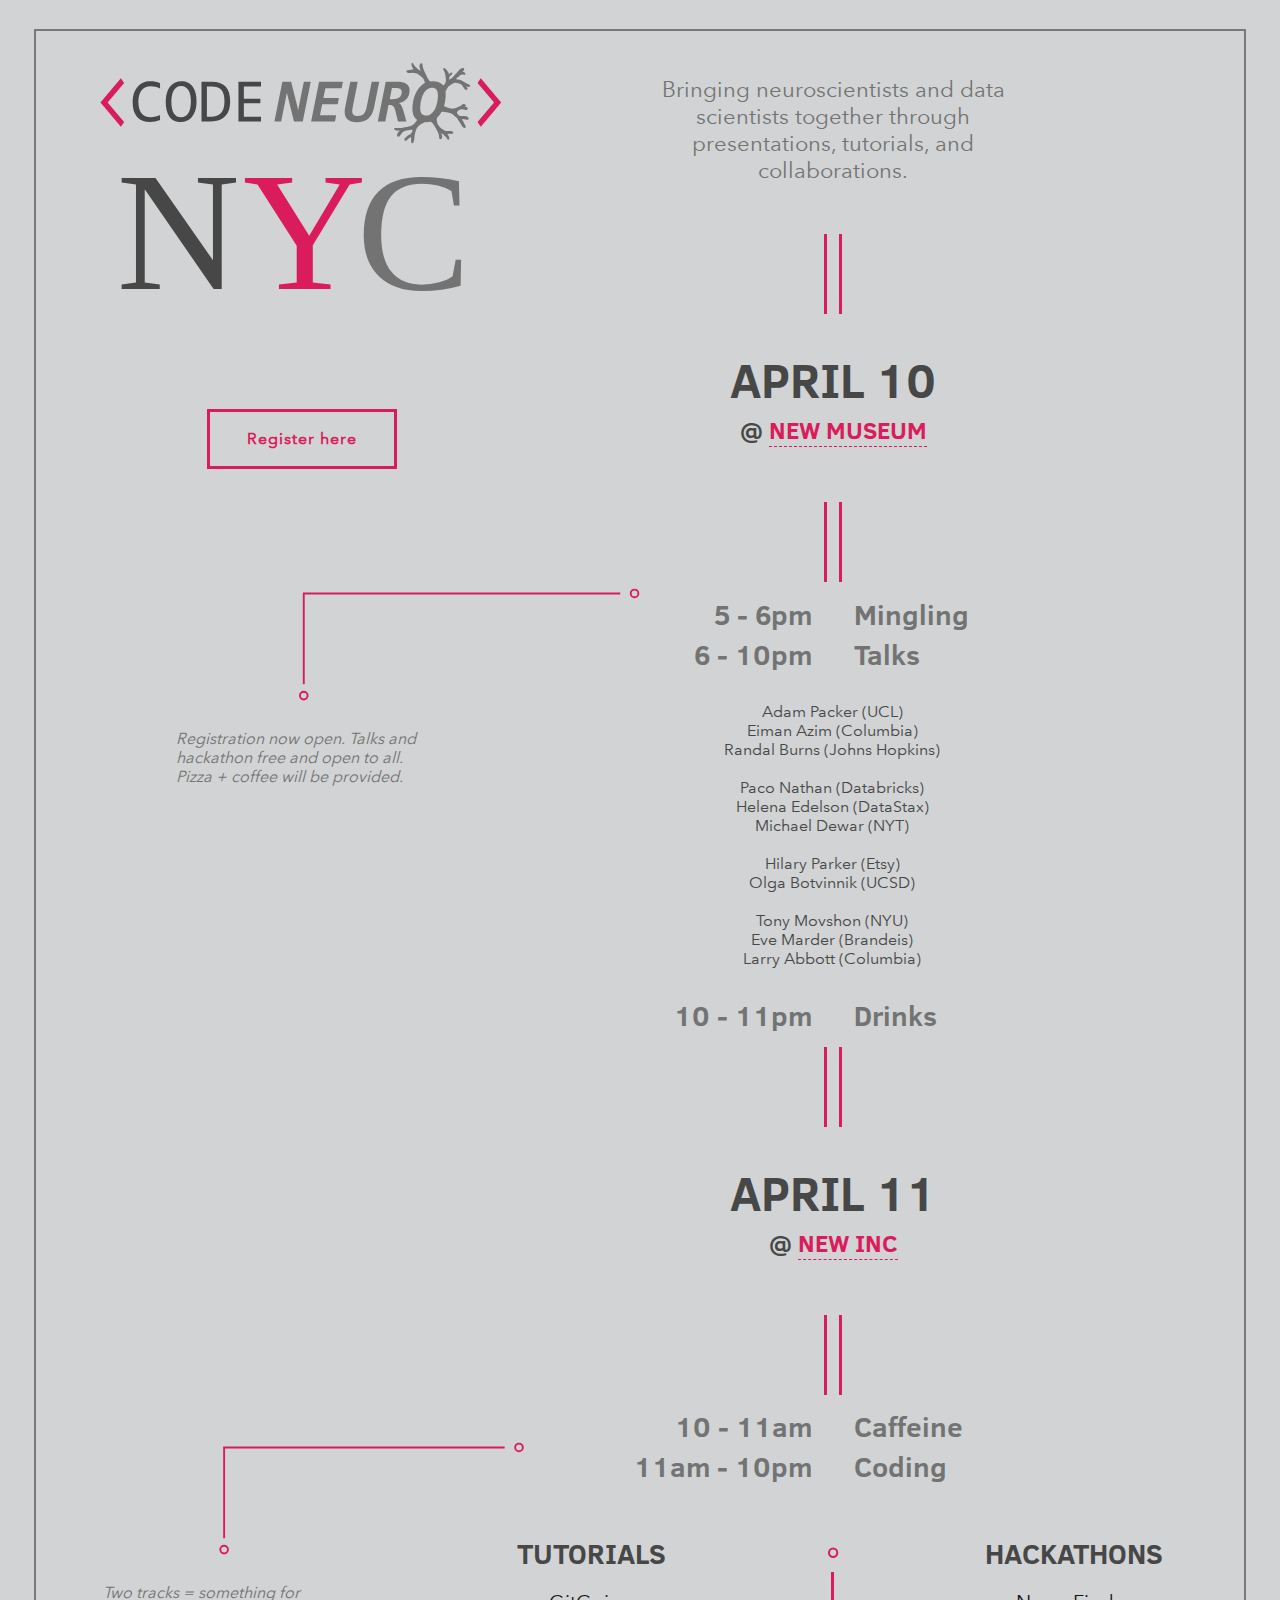
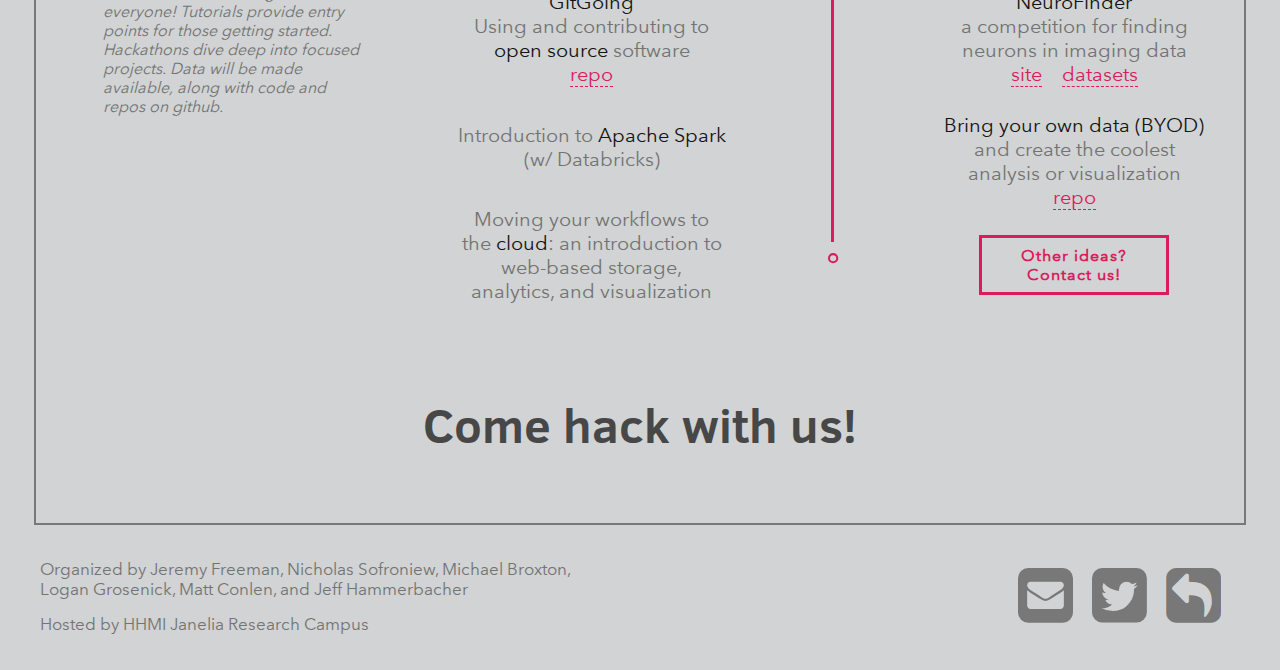
==== commit cf25b0b1: "Typo fix" ====
--- a/2015/NYC/index.html
+++ b/2015/NYC/index.html
@@ -80,7 +80,17 @@
 
           <div class="row">
             <div class="prefix-1 column-5">
-              <p style="color: rgb(71,71,71)">Confirmed presenters include: Adam&nbsp;Packer&nbsp;(UCL), Olga&nbsp;Botvinnik&nbsp;(UCSD), Randal&nbsp;Burns&nbsp;(Johns&nbsp;Hopkins), Hilary&nbsp;Parker&nbsp;(Etsy), Paco&nbsp;Nathan&nbsp;(Databricks), Helena&nbsp;Adelson&nbsp;(DataStax), Eiman&nbsp;Azim&nbsp;(Columbia), Micahel&nbsp;Dewar&nbsp;(NYT), Tony&nbsp;Movshon&nbsp;(NYU), Eve&nbsp;Marder&nbsp;(Brandeis), Larry&nbsp;Abbott&nbsp;(Columbia)</p>
+              <p style="color: rgb(71,71,71)">Adam&nbsp;Packer&nbsp;(UCL)<br>
+                Eiman&nbsp;Azim&nbsp;(Columbia)<br>
+                Randal&nbsp;Burns&nbsp;(Johns&nbsp;Hopkins)<br><br>
+                Paco&nbsp;Nathan&nbsp;(Databricks)<br>
+                Helena&nbsp;Edelson&nbsp;(DataStax)<br>
+                Michael&nbsp;Dewar&nbsp;(NYT)<br><br>
+                Hilary&nbsp;Parker&nbsp;(Etsy)<br>
+                Olga&nbsp;Botvinnik&nbsp;(UCSD)<br><br>
+                Tony&nbsp;Movshon&nbsp;(NYU)<br>
+                Eve&nbsp;Marder&nbsp;(Brandeis)<br> 
+                Larry&nbsp;Abbott&nbsp;(Columbia)</p>
             </div>
           </div>
 
@@ -114,7 +124,7 @@
             <div class="column-3">
               <div style="text-align: right; margin-right: 10px">
                 <h2>10 - 11am</h2>
-                <h2>12pm - 12am</h2>
+                <h2>11am - 10pm</h2>
               </div>
             </div>
 
@@ -160,11 +170,10 @@
               <div class="tutorials">
                 <h3>TUTORIALS</h3>
                 
-                <h4 class="tutorial">Using and contributing to <span class="highlight">open source</span> software<h4>
+                <h4 class="tutorial"><span class="highlight">GitGoing</span><br>Using and contributing to <span class="highlight">open source</span> software<br>
+                  <span><a href="https://github.com/CodeNeuro/gitgoing">repo</a></span><h4>
                 <h4 class="tutorial">Introduction to <span class="highlight">Apache Spark</span> (w/ Databricks)<h4>
-                <h4 class="tutorial">Moving your data and workflows to the <span class="highlight">cloud</span><h4>
-                <h4 class="tutorial">Introduction to <span class="highlight">interactive</span> web-based visualization<h4>
-
+                <h4 class="tutorial">Moving your workflows to the <span class="highlight">cloud</span>: an introduction to web-based storage, analytics, and visualization<h4>
               </div>
             </div>
 
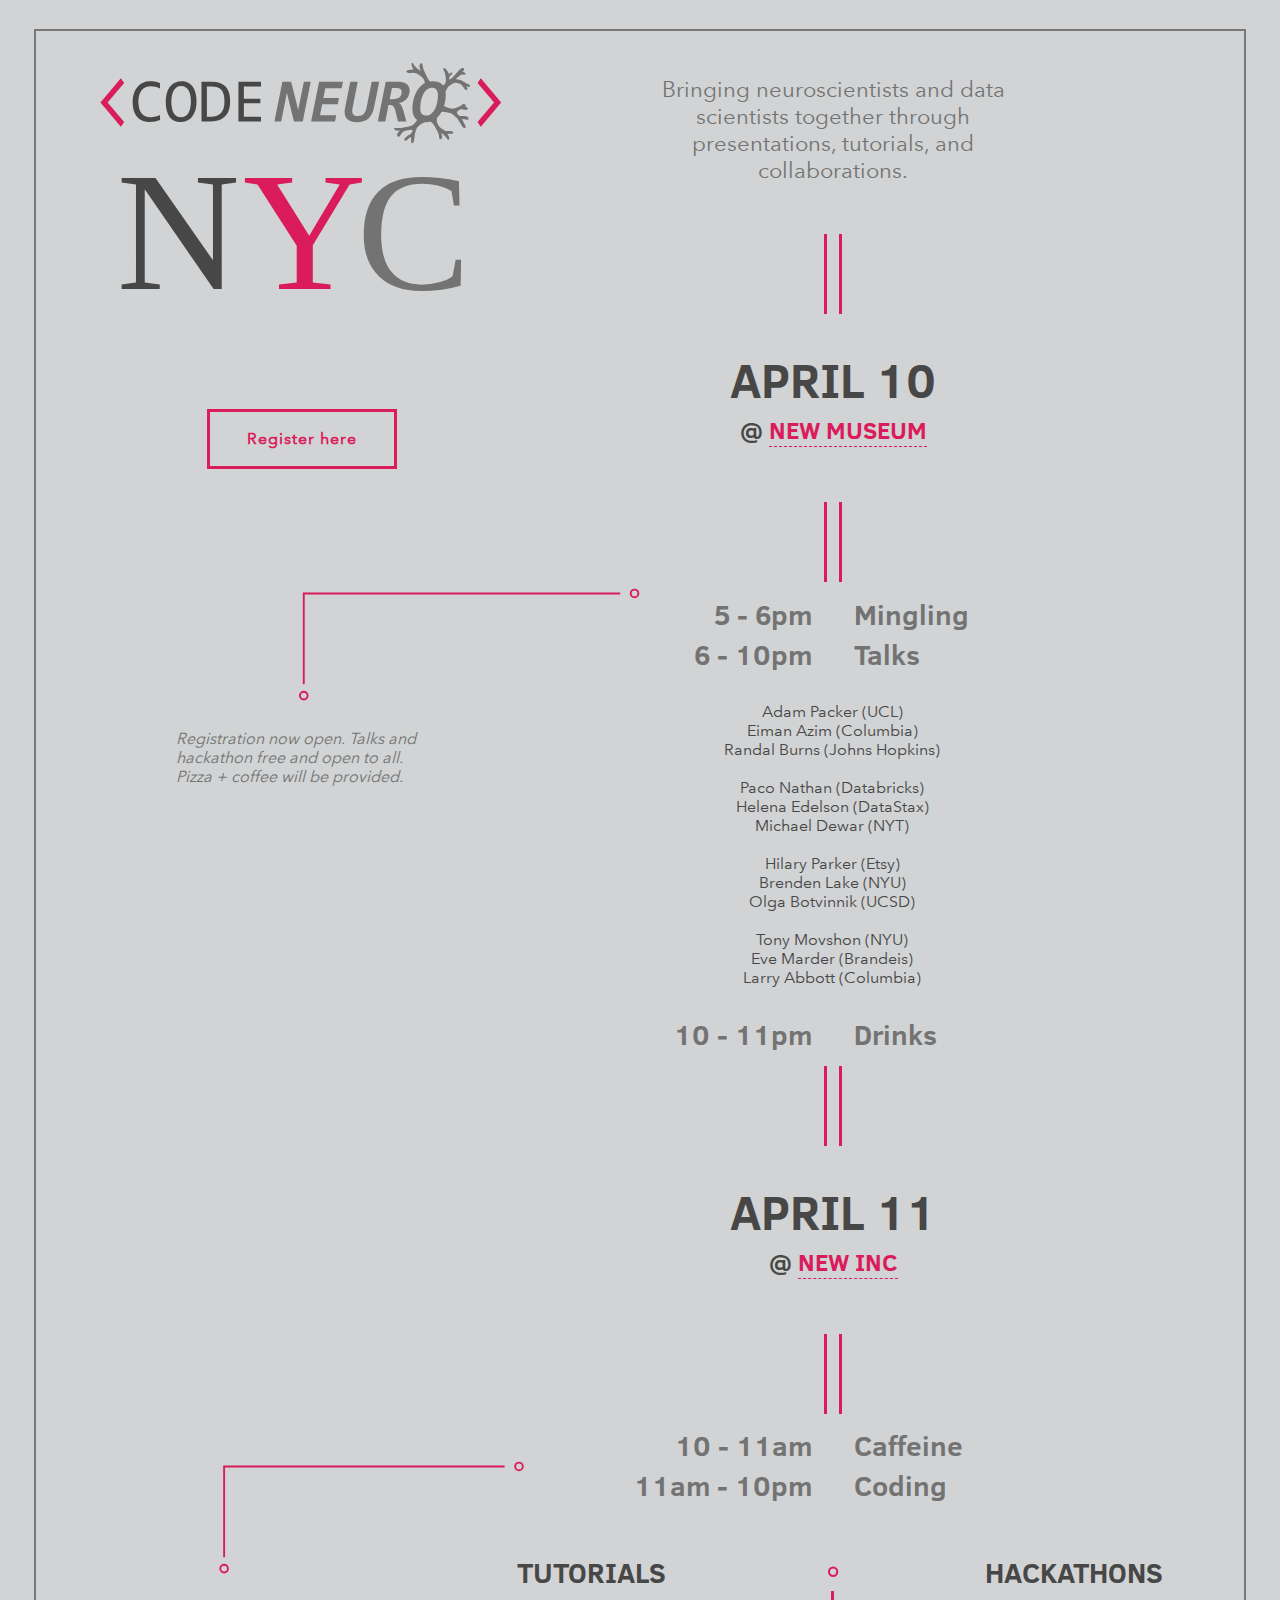
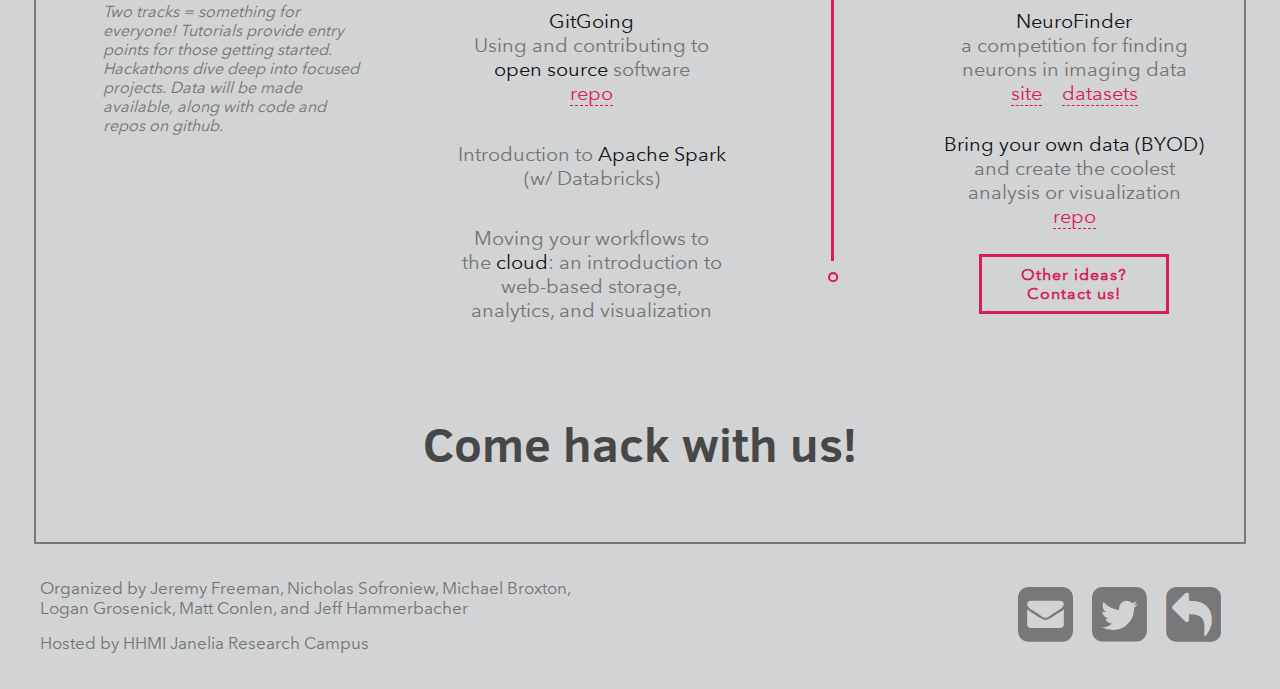
==== commit ffadecb6: "Add name" ====
--- a/2015/NYC/index.html
+++ b/2015/NYC/index.html
@@ -87,6 +87,7 @@
                 Helena&nbsp;Edelson&nbsp;(DataStax)<br>
                 Michael&nbsp;Dewar&nbsp;(NYT)<br><br>
                 Hilary&nbsp;Parker&nbsp;(Etsy)<br>
+                Brenden&nbsp;Lake&nbsp;(NYU)<br>
                 Olga&nbsp;Botvinnik&nbsp;(UCSD)<br><br>
                 Tony&nbsp;Movshon&nbsp;(NYU)<br>
                 Eve&nbsp;Marder&nbsp;(Brandeis)<br> 
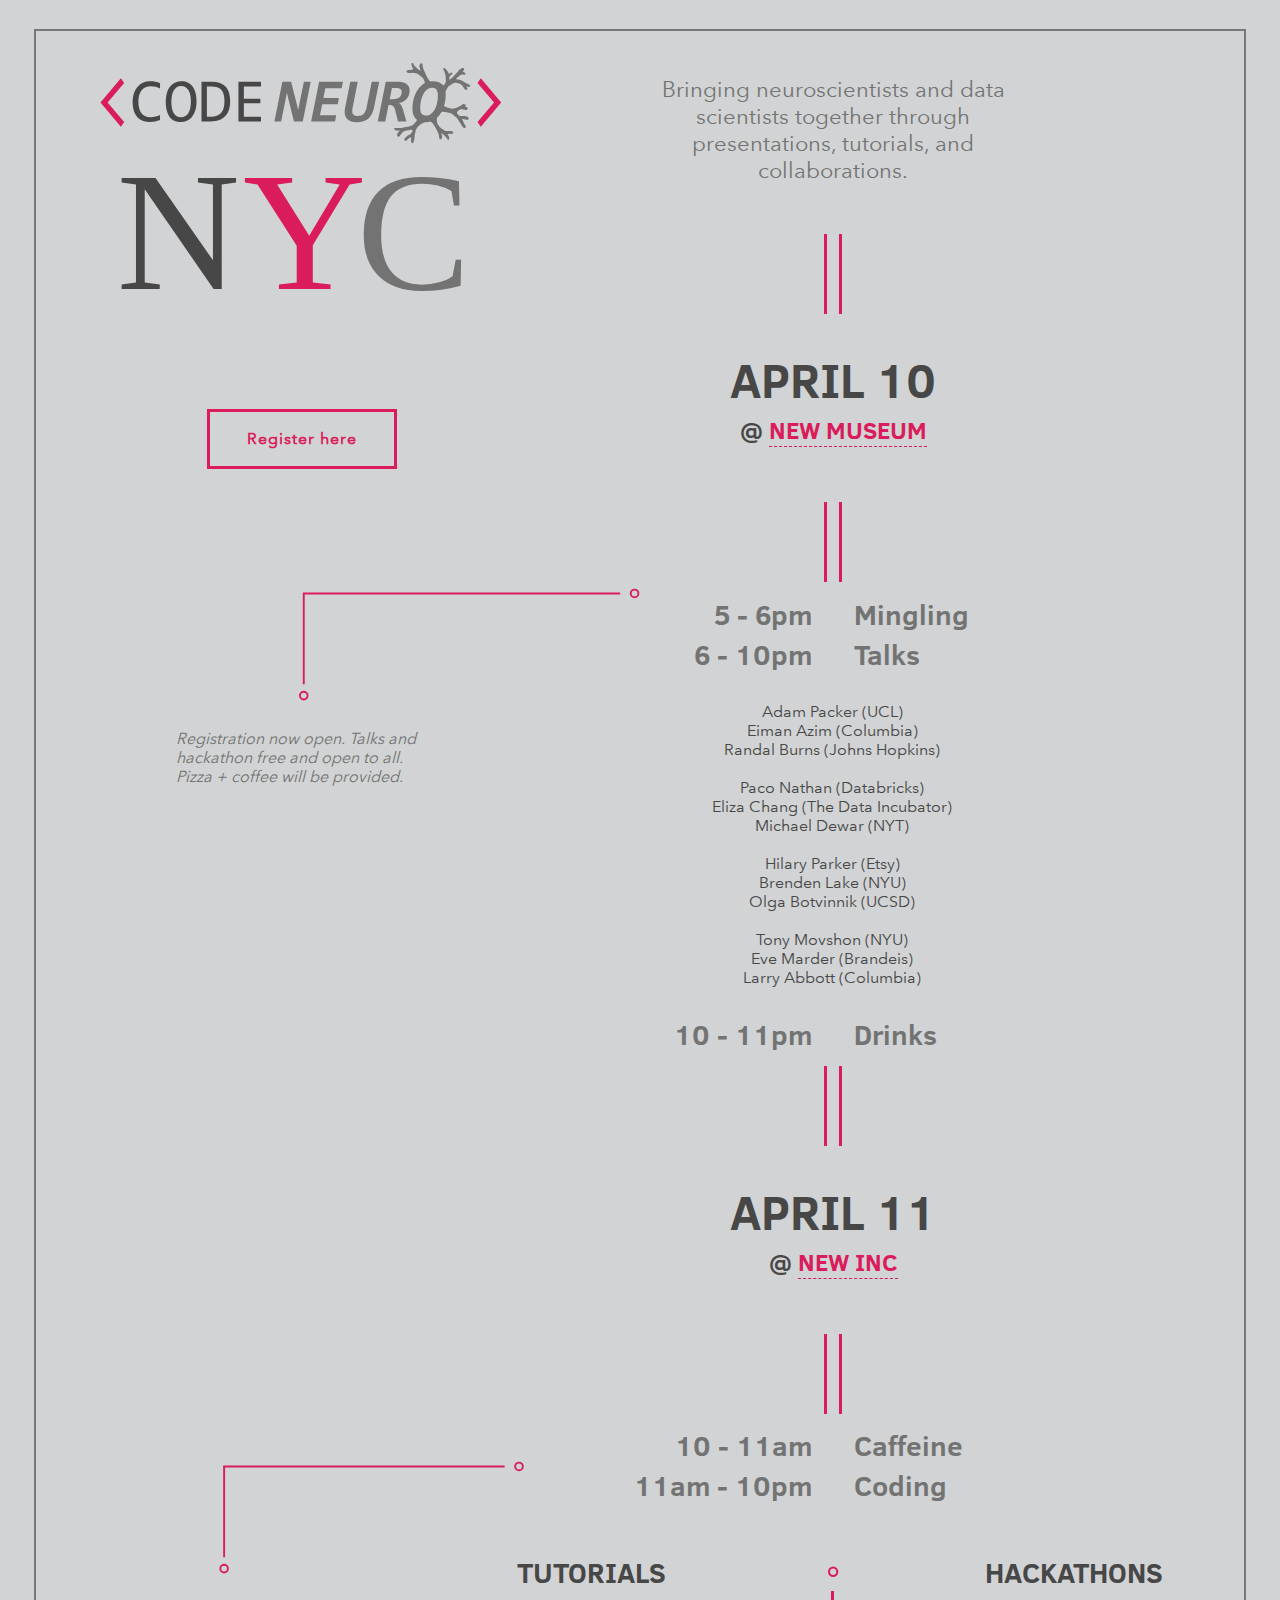
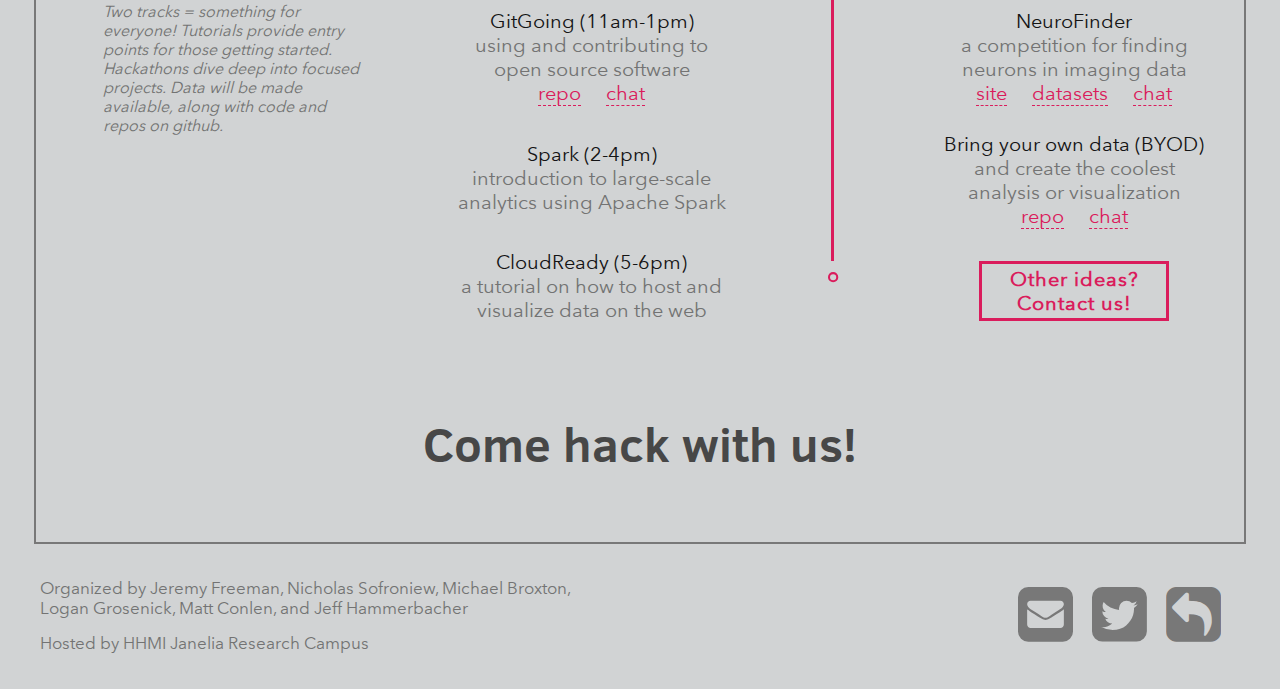
==== commit e96ed637: "Schedule updates" ====
--- a/2015/NYC/index.html
+++ b/2015/NYC/index.html
@@ -12,6 +12,7 @@
   <link href="http://maxcdn.bootstrapcdn.com/font-awesome/4.1.0/css/font-awesome.min.css" rel="stylesheet">
   <script src="https://ajax.googleapis.com/ajax/libs/jquery/1.7.1/jquery.min.js"></script>
   <meta name="viewport" content="width=device-width, initial-scale=1">
+  <link rel="icon" sizes="16x16 32x32" href="../../favicon.ico?v=2">
 </head>
 
 <html>
@@ -84,7 +85,7 @@
                 Eiman&nbsp;Azim&nbsp;(Columbia)<br>
                 Randal&nbsp;Burns&nbsp;(Johns&nbsp;Hopkins)<br><br>
                 Paco&nbsp;Nathan&nbsp;(Databricks)<br>
-                Helena&nbsp;Edelson&nbsp;(DataStax)<br>
+                Eliza&nbsp;Chang&nbsp;(The Data Incubator)<br>
                 Michael&nbsp;Dewar&nbsp;(NYT)<br><br>
                 Hilary&nbsp;Parker&nbsp;(Etsy)<br>
                 Brenden&nbsp;Lake&nbsp;(NYU)<br>
@@ -171,10 +172,12 @@
               <div class="tutorials">
                 <h3>TUTORIALS</h3>
                 
-                <h4 class="tutorial"><span class="highlight">GitGoing</span><br>Using and contributing to <span class="highlight">open source</span> software<br>
-                  <span><a href="https://github.com/CodeNeuro/gitgoing">repo</a></span><h4>
-                <h4 class="tutorial">Introduction to <span class="highlight">Apache Spark</span> (w/ Databricks)<h4>
-                <h4 class="tutorial">Moving your workflows to the <span class="highlight">cloud</span>: an introduction to web-based storage, analytics, and visualization<h4>
+                <h4 class="tutorial"><span class="highlight">GitGoing (11am-1pm)</span><br>using and contributing to open source software<br>
+                  <span><a href="https://github.com/CodeNeuro/gitgoing">repo</a></span>
+                  &nbsp;&nbsp;&nbsp;
+                  <span><a href="https://gitter.im/CodeNeuro/gitgoing">chat</a></span><h4>
+                <h4 class="tutorial"><span class="highlight">Spark (2-4pm)</span><br>introduction to large-scale analytics using Apache Spark<h4>
+                <h4 class="tutorial"><span class="highlight">CloudReady (5-6pm)</span><br>a tutorial on how to host and visualize data on the web<h4>
               </div>
             </div>
 
@@ -190,12 +193,17 @@
                 <h3>HACKATHONS</h3>
 
                 <h4><span class="highlight">NeuroFinder</span><br>a competition for finding neurons in imaging data<br>
-                <span><a href="../../neurofinder/">site</a>&nbsp;&nbsp;&nbsp;&nbsp;<a href="http://datasets.codeneuro.org">datasets</a></span></h4>
-
+                <span><a href="../../neurofinder/">site</a>
+                  &nbsp;&nbsp;&nbsp;
+                  <a href="http://datasets.codeneuro.org">datasets</a></span>
+                  &nbsp;&nbsp;&nbsp;
+                  <span><a href="https://gitter.im/CodeNeuro/neurofinder">chat</a></span><h4>
                 <h4><span class="highlight">Bring your own data (BYOD)</span><br>and create the coolest<br>analysis or visualization<br>
-                <span><a href="https://github.com/CodeNeuro/byod">repo</a></span></h4>
-
-                <a href="mailto:info@codeneuro.org"><button class="btn">Other ideas?<br>Contact us!</button></a>
+                <span><a href="https://github.com/CodeNeuro/byod">repo</a></span>
+                &nbsp;&nbsp;&nbsp;
+                <span><a href="https://gitter.im/CodeNeuro/byod">chat</a></span><h4>
+
+                <a href="mailto:info@codeneuro.org"><button class="btn" style="margin-top:7px">Other ideas?<br>Contact us!</button></a>
               </div>
 
             </div>
